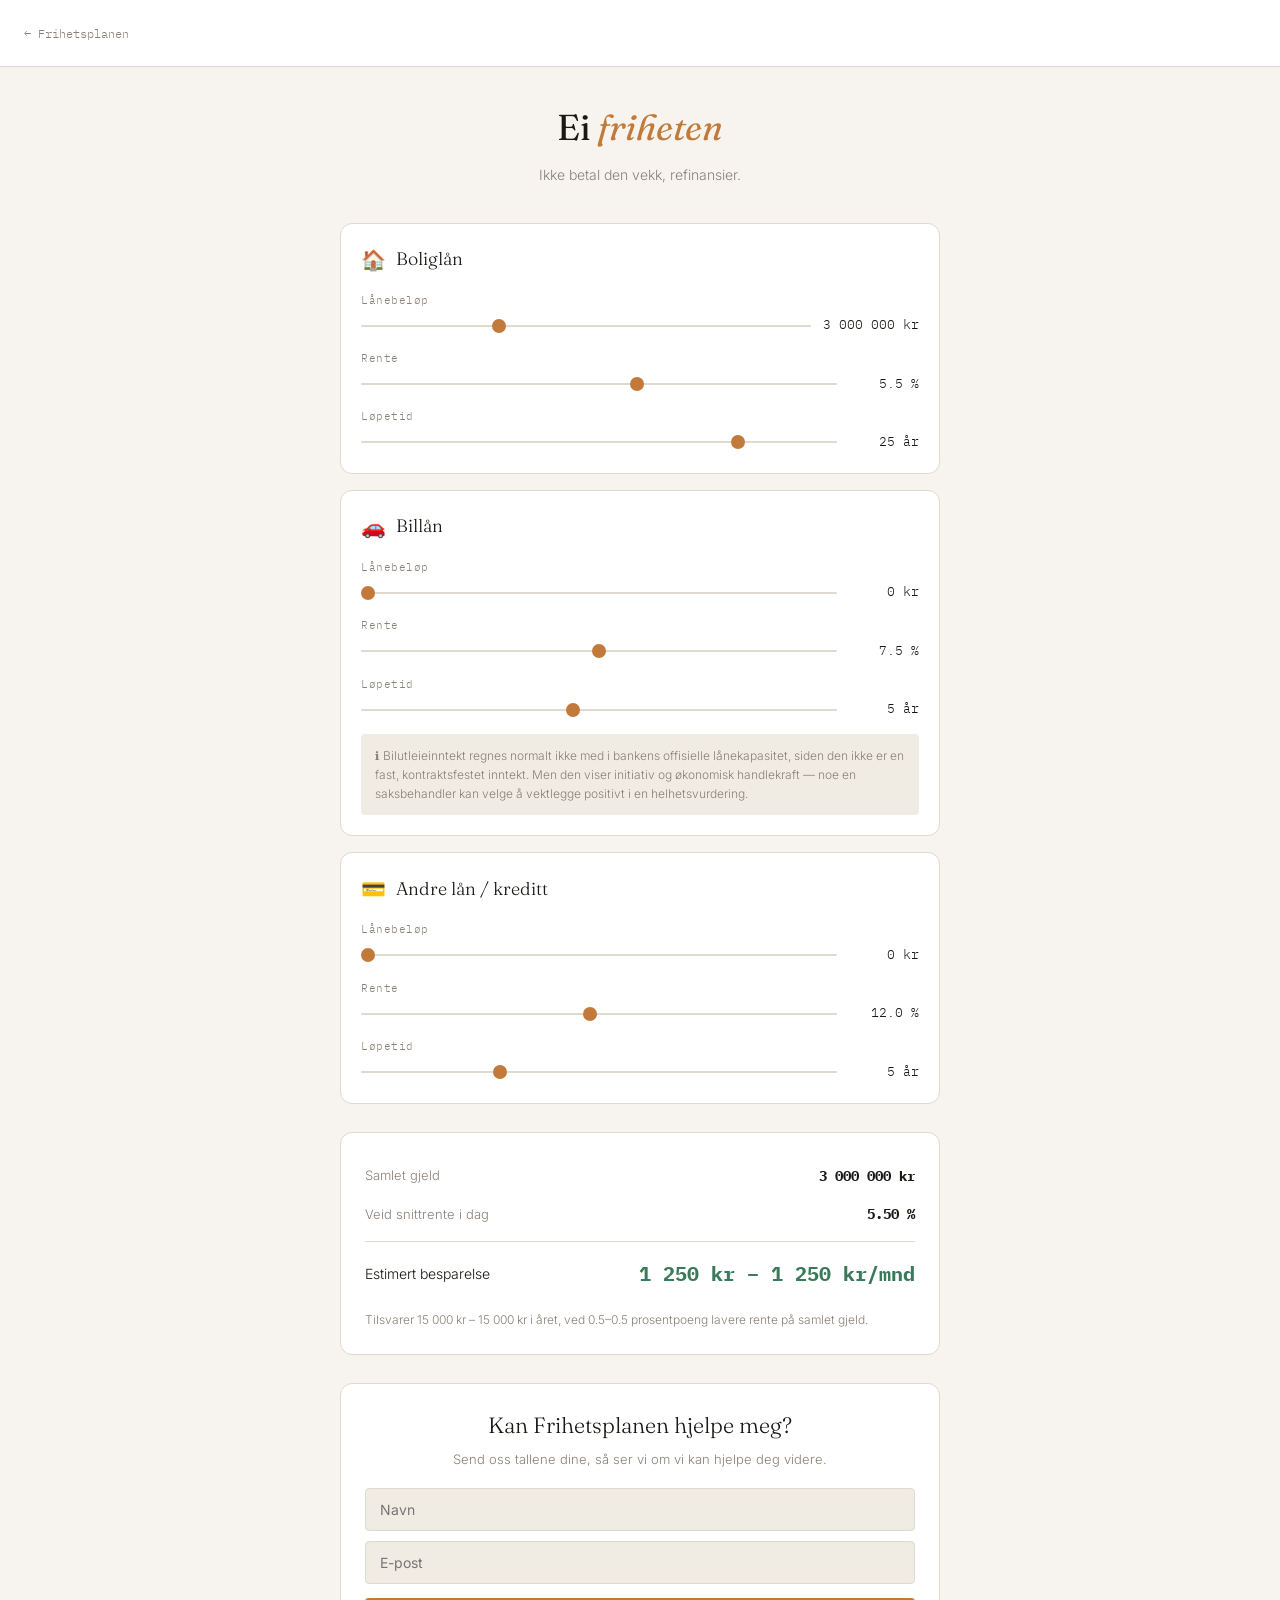
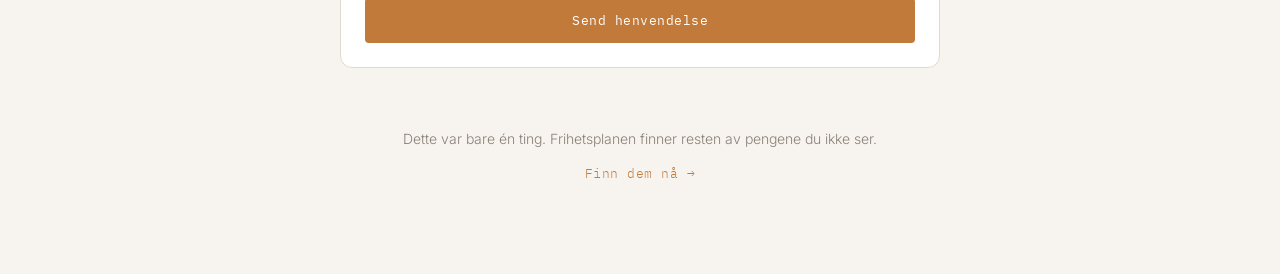
==== refinansiering.html @ 18971fec "refin" ====
<!-- © 2026 Frihetsplanen (frihetsplan.no). Alle rettigheter forbeholdt. -->
<!DOCTYPE html>
<html lang="no">
<head>
<meta charset="UTF-8">
<meta name="viewport" content="width=device-width, initial-scale=1.0">
<title>Refinansiering — Frihetsplanen</title>
<meta name="description" content="Se hva du kan spare ved å samle lånene dine til én avtale med bedre rente.">
<link rel="stylesheet" href="css/design.css">
<link rel="stylesheet" href="css/refinans.css">
<!-- Google tag (gtag.js) -->
<script async src="https://www.googletagmanager.com/gtag/js?id=G-15Z8XL03P4"></script>
<script>
  window.dataLayer = window.dataLayer || [];
  function gtag(){dataLayer.push(arguments);}
  gtag('js', new Date());
  gtag('config', 'G-15Z8XL03P4');
</script>
</head>
<body>

<header class="rf-header">
  <a class="rf-tilbake-lenke" href="index.html">← Frihetsplanen</a>
</header>

<main class="rf-main">

  <div class="rf-intro">
    <div class="rf-overskrift">Ei <em>friheten</em></div>
    <p class="rf-sub">Ikke betal den vekk, refinansier.</p>
  </div>

  <section id="rf-skyvere" class="rf-skyvere"><!-- fylles av JS --></section>

  <section id="rf-resultat" class="rf-resultat"><!-- fylles av JS --></section>

  <section id="rf-tilbydere"><!-- fylles av JS, tom inntil RF.TILBYDERE har innhold --></section>

  <section class="rf-lead-seksjon">
    <div class="rf-seksjon-overskrift">Kan Frihetsplanen hjelpe meg?</div>
    <p class="rf-lead-sub">Send oss tallene dine, så ser vi om vi kan hjelpe deg videre.</p>
    <input type="text" id="rf-lead-navn" class="rf-lead-felt" placeholder="Navn">
    <input type="email" id="rf-lead-epost" class="rf-lead-felt" placeholder="E-post">
    <button class="rf-knapp-primær" onclick="Refinans.sendHenvendelse()">Send henvendelse</button>
  </section>

  <section class="rf-cta-seksjon">
    <p class="rf-cta-tekst">Dette var bare én ting. Frihetsplanen finner resten av pengene du ikke ser.</p>
    <a class="rf-cta-lenke" href="index.html">Finn dem nå →</a>
  </section>

</main>

<script src="js/data.js"></script>
<script src="js/beregn.js"></script>
<script src="js/refinans-data.js"></script>
<script src="js/refinans.js"></script>

</body>
</html>
---- css/design.css ----
/* ============================================================
   Frihetsplanen — design.css
   Visuell identitet: rom, lys og retning.
   Ikke en sparekalkulator — et veikart for et bedre liv.
   ============================================================ */

@import url('https://fonts.googleapis.com/css2?family=Fraunces:ital,wght@0,300;0,400;0,700;1,300&family=IBM+Plex+Mono:wght@400;500&family=Inter:wght@300;400;500&display=swap');

/* ── Tokens ── */
:root {
  --bg:        #f7f4ef;      /* varm pergament — ikke hvit, ikke krem */
  --surface:   #ffffff;
  --surface2:  #f0ece4;
  --border:    #e0d9ce;
  --text:      #1a1714;
  --muted:     #8a8078;
  --accent:    #c17a3a;      /* varm kobber — frihet har en varm farge */
  --grønn:     #3a7a5a;      /* skoggrønn — ikke neongrønn */
  --rød:       #8a3a3a;
  --blå:       #3a5a8a;
  --lys-accent:#f0e4d4;

  --font-display: 'Fraunces', Georgia, serif;
  --font-body:    'Inter', system-ui, sans-serif;
  --font-mono:    'IBM Plex Mono', monospace;

  --radius:    4px;
  --radius-lg: 12px;
  --shadow:    0 2px 16px rgba(26,23,20,0.08);
}

/* ── Reset ── */
*, *::before, *::after { box-sizing: border-box; margin: 0; padding: 0; }
html { scroll-behavior: smooth; }
body {
  background: var(--bg);
  color: var(--text);
  font-family: var(--font-body);
  font-weight: 300;
  line-height: 1.6;
  -webkit-font-smoothing: antialiased;
}

/* ── Header ── */
.fp-header {
  padding: 28px 40px 24px;
  display: flex;
  align-items: flex-start;
  justify-content: space-between;
  border-bottom: 1px solid var(--border);
  background: var(--surface);
  position: sticky;
  top: 0;
  z-index: 100;
}
.fp-nullstill-knapp {
  background: none;
  border: 1px solid var(--border);
  color: var(--muted);
  font-family: var(--font-mono);
  font-size: 11px;
  letter-spacing: 0.5px;
  padding: 6px 14px;
  border-radius: 20px;
  cursor: pointer;
  transition: color 0.15s, border-color 0.15s;
  white-space: nowrap;
}
.fp-nullstill-knapp:hover {
  color: #c06060;
  border-color: #c06060;
}
.fp-logo {
  font-family: var(--font-display);
  font-size: 22px;
  font-weight: 400;
  color: var(--accent);
  letter-spacing: -0.5px;
}
.fp-logo span { color: var(--muted); font-style: italic; font-weight: 300; }
.fp-logo-gruppe {
  display: flex;
  flex-direction: column;
  align-items: flex-start;
  gap: 6px;
}
.fp-logo {
  cursor: pointer;
}
.fp-logo:hover span { color: var(--accent); }

/* ── Steg-navigasjon ── */
.fp-nav {
  display: flex;
  align-items: center;
  gap: 0;
}
.fp-nav-steg {
  display: flex;
  align-items: center;
  gap: 8px;
  padding: 8px 16px;
  font-family: var(--font-mono);
  font-size: 10px;
  letter-spacing: 1px;
  text-transform: uppercase;
  color: var(--muted);
  cursor: pointer;
  border-bottom: 2px solid transparent;
  transition: all 0.2s;
  user-select: none;
}
.fp-nav-steg.aktiv {
  color: var(--accent);
  border-bottom-color: var(--accent);
}
.fp-nav-steg.fullfort {
  color: var(--grønn);
}
.fp-nav-nr {
  width: 20px; height: 20px;
  border-radius: 50%;
  background: var(--surface2);
  display: flex; align-items: center; justify-content: center;
  font-size: 10px;
  font-weight: 500;
  transition: all 0.2s;
}
.fp-nav-steg.aktiv .fp-nav-nr { background: var(--accent); color: white; }
.fp-nav-steg.fullfort .fp-nav-nr { background: var(--grønn); color: white; }

/* ── Steg-innhold ── */
.fp-steg { display: none; }
.fp-steg.aktiv { display: block; }

/* ── Hero (steg 1) ── */
.fp-hero {
  max-width: 760px;
  margin: 0 auto;
  padding: 72px 40px 48px;
  text-align: center;
}
.fp-hero-eyebrow {
  font-family: var(--font-mono);
  font-size: 10px;
  letter-spacing: 3px;
  text-transform: uppercase;
  color: var(--muted);
  margin-bottom: 20px;
}
.fp-hero-tittel {
  font-family: var(--font-display);
  font-size: clamp(36px, 6vw, 64px);
  font-weight: 300;
  line-height: 1.1;
  color: var(--text);
  margin-bottom: 20px;
  letter-spacing: -1px;
}
.fp-hero-tittel em {
  font-style: italic;
  color: var(--accent);
}
.fp-hero-sub {
  font-size: 17px;
  color: var(--muted);
  max-width: 520px;
  margin: 0 auto 48px;
  line-height: 1.7;
}

/* ── Mål-grid ── */
.fp-mål-seksjon { max-width: 900px; margin: 0 auto; padding: 0 40px 48px; }
.fp-mål-overskrift {
  font-family: var(--font-mono);
  font-size: 10px;
  letter-spacing: 2px;
  text-transform: uppercase;
  color: var(--muted);
  margin-bottom: 20px;
  text-align: center;
}
#fp-mål-grid {
  display: grid;
  grid-template-columns: repeat(auto-fill, minmax(220px, 1fr));
  gap: 12px;
  margin-bottom: 32px;
}
.fp-mål-kort {
  background: var(--surface);
  border: 1.5px solid var(--border);
  border-radius: var(--radius-lg);
  padding: 22px 20px;
  cursor: pointer;
  position: relative;
  transition: all 0.18s;
  user-select: none;
}
.fp-mål-kort:hover {
  border-color: var(--accent);
  transform: translateY(-2px);
  box-shadow: var(--shadow);
}
.fp-mål-kort.valgt {
  border-color: var(--accent);
  background: var(--lys-accent);
}
.fp-mål-ikon { font-size: 28px; margin-bottom: 10px; }
.fp-mål-tittel {
  font-family: var(--font-display);
  font-size: 16px;
  font-weight: 400;
  color: var(--text);
  margin-bottom: 4px;
}
.fp-mål-sub { font-size: 12px; color: var(--muted); line-height: 1.4; }
.fp-mål-check {
  position: absolute;
  top: 12px; right: 14px;
  width: 22px; height: 22px;
  border-radius: 50%;
  border: 1.5px solid var(--border);
  display: flex; align-items: center; justify-content: center;
  font-size: 12px;
  color: white;
  background: transparent;
  transition: all 0.15s;
}
.fp-mål-kort.valgt .fp-mål-check {
  background: var(--accent);
  border-color: var(--accent);
}
.fp-mål-kort-navigasjon {
  display: block;
  text-decoration: none;
}
.fp-mål-kort-navigasjon .fp-mål-check {
  background: var(--accent);
  border-color: var(--accent);
  color: white;
}

/* Ekstra mål-felter */
#fp-mål-ekstra { margin-bottom: 32px; }
.fp-mål-ekstra-rad {
  display: flex;
  align-items: center;
  gap: 14px;
  background: var(--surface);
  border: 1px solid var(--border);
  border-radius: var(--radius);
  padding: 14px 18px;
  margin-bottom: 10px;
  flex-wrap: wrap;
}
.fp-mål-ekstra-ikon { font-size: 18px; }
.fp-mål-ekstra-label { font-size: 13px; color: var(--text); flex: 1; min-width: 180px; }
.fp-slider-rad { display: flex; align-items: center; gap: 10px; flex: 1; }
.fp-slider-val {
  font-family: var(--font-mono);
  font-size: 12px;
  color: var(--accent);
  min-width: 80px;
  text-align: right;
}
.fp-tekst-input {
  flex: 1;
  background: var(--bg);
  border: 1px solid var(--border);
  border-radius: var(--radius);
  padding: 7px 12px;
  font-family: var(--font-body);
  font-size: 13px;
  color: var(--text);
  outline: none;
}
.fp-tekst-input:focus { border-color: var(--accent); }

/* ── Steg 2: Livssituasjon ── */
.fp-steg2-wrap {
  max-width: 720px;
  margin: 0 auto;
  padding: 48px 40px;
}
.fp-steg-tittel {
  font-family: var(--font-display);
  font-size: clamp(26px, 4vw, 40px);
  font-weight: 300;
  color: var(--text);
  margin-bottom: 8px;
  letter-spacing: -0.5px;
}
.fp-steg-tittel em { font-style: italic; color: var(--accent); }
.fp-steg-intro { font-size: 15px; color: var(--muted); margin-bottom: 40px; line-height: 1.6; }

.fp-seksjon {
  background: var(--surface);
  border: 1px solid var(--border);
  border-radius: var(--radius-lg);
  margin-bottom: 16px;
  overflow: hidden;
}
.fp-seksjon-header {
  display: flex;
  align-items: center;
  gap: 10px;
  padding: 14px 22px;
  background: var(--surface2);
  border-bottom: 1px solid var(--border);
  font-family: var(--font-mono);
  font-size: 10px;
  letter-spacing: 2px;
  text-transform: uppercase;
  color: var(--muted);
}
.fp-seksjon-ikon { font-size: 16px; }
.fp-seksjon-tittel { letter-spacing: 2px; }

.fp-felt { padding: 16px 22px; border-bottom: 1px solid #f0ece4; }
.fp-felt:last-child { border-bottom: none; }
.fp-felt-header { display: flex; align-items: center; justify-content: space-between; margin-bottom: 8px; }
.fp-felt-label { font-size: 13px; color: var(--text); }
.fp-felt-val { font-family: var(--font-mono); font-size: 12px; color: var(--accent); }
.fp-felt-info { font-size: 11px; color: var(--muted); margin-bottom: 8px; font-family: var(--font-mono); }

/* ── Import-kort: kobler felt til andre KalkulatorHub-kalkulatorer ── */
.fp-import-kort {
  display: flex;
  align-items: center;
  justify-content: space-between;
  gap: 10px;
  flex-wrap: wrap;
  margin-bottom: 10px;
  padding: 9px 12px;
  border-radius: var(--radius);
}
.fp-import-funnet {
  background: #eef6f0;
  border: 1px solid #cfe6d6;
}
.fp-import-mangler {
  background: var(--surface2);
  border: 1px dashed var(--border);
}
.fp-import-merke {
  font-family: var(--font-mono);
  font-size: 11px;
  color: var(--grønn);
  white-space: nowrap;
}
.fp-import-verdi {
  font-family: var(--font-mono);
  font-size: 12px;
  color: var(--text);
  flex: 1;
}
.fp-import-bruk {
  font-family: var(--font-mono);
  font-size: 10px;
  letter-spacing: 0.5px;
  padding: 5px 12px;
  border-radius: 14px;
  background: var(--grønn);
  color: white;
  border: none;
  cursor: pointer;
  white-space: nowrap;
}
.fp-import-bruk:hover { opacity: 0.85; }
.fp-import-lenke {
  font-family: var(--font-mono);
  font-size: 11px;
  color: var(--accent);
  text-decoration: none;
}

.fp-kategori-kalkulator-lenke {
  display: inline-block;
  font-family: var(--font-mono);
  font-size: 12px;
  color: var(--accent);
  text-decoration: none;
  background: var(--lys-accent);
  border-radius: var(--radius);
  padding: 8px 14px;
  margin-bottom: 16px;
}
.fp-kategori-kalkulator-lenke:hover { text-decoration: underline; }
.fp-import-lenke:hover { text-decoration: underline; }

/* ── Felt-konflikt: f.eks. leasing + bilutleie samtidig ── */
.fp-felt-konflikt { padding-bottom: 16px; }
.fp-konflikt-varsel {
  background: #fbeeee;
  border: 1px solid #e3bcbc;
  border-left: 3px solid var(--rød);
  border-radius: var(--radius);
  padding: 10px 14px;
  font-size: 12px;
  color: #7a3434;
  line-height: 1.6;
}

/* ── Sliders ── */
.fp-slider, input[type="range"] {
  width: 100%;
  -webkit-appearance: none;
  height: 2px;
  background: var(--border);
  border-radius: 2px;
  outline: none;
}
.fp-slider::-webkit-slider-thumb, input[type="range"]::-webkit-slider-thumb {
  -webkit-appearance: none;
  width: 14px; height: 14px;
  background: var(--accent);
  border-radius: 50%;
  cursor: pointer;
  transition: transform 0.15s;
}
.fp-slider::-webkit-slider-thumb:hover, input[type="range"]::-webkit-slider-thumb:hover {
  transform: scale(1.3);
}

/* ── Steg 3: Skjulte kostnader ── */
.fp-steg3-wrap {
  max-width: 760px;
  margin: 0 auto;
  padding: 48px 40px;
}
.fp-økonomi-oversikt {
  background: var(--surface);
  border: 1px solid var(--border);
  border-radius: var(--radius-lg);
  padding: 24px;
  margin-bottom: 32px;
}
.fp-øk-rad {
  display: flex;
  justify-content: space-between;
  align-items: center;
  padding: 10px 0;
  border-bottom: 1px solid var(--surface2);
  font-size: 14px;
}
.fp-øk-rad:last-child { border-bottom: none; }
.fp-øk-rad.total { border-top: 1.5px solid var(--border); border-bottom: none; font-weight: 500; }
.fp-øk-label { color: var(--muted); }
.fp-øk-val { font-family: var(--font-mono); font-size: 13px; }
.fp-øk-val.pos { color: var(--grønn); }
.fp-øk-val.neg { color: var(--rød); }


.fp-øk-underskudd {
  display: flex;
  align-items: flex-start;
  gap: 10px;
  margin-top: 16px;
  padding: 12px 16px;
  background: #fdf0f0;
  border: 1px solid #e8c0c0;
  border-radius: var(--radius-md);
  font-size: 13px;
  color: #8b2020;
  line-height: 1.5;
}
.fp-øk-underskudd-ikon {
  font-size: 15px;
  flex-shrink: 0;
  margin-top: 1px;
}
.fp-innsikt-liste { display: flex; flex-direction: column; gap: 12px; }
.fp-innsikt-kort {
  background: var(--surface);
  border: 1px solid var(--border);
  border-radius: var(--radius-lg);
  padding: 20px 22px;
  display: grid;
  grid-template-columns: 36px 1fr auto;
  gap: 14px;
  align-items: start;
  transition: box-shadow 0.2s;
}
.fp-innsikt-kort:hover { box-shadow: var(--shadow); }
.fp-innsikt-ikon { font-size: 22px; margin-top: 2px; }
.fp-innsikt-innhold { min-width: 0; }
.fp-innsikt-tittel {
  font-family: var(--font-display);
  font-size: 15px;
  font-weight: 400;
  color: var(--text);
  margin-bottom: 5px;
}
.fp-innsikt-beskriv { font-size: 13px; color: var(--muted); margin-bottom: 6px; }
.fp-innsikt-innsikt {
  font-size: 13px;
  color: var(--grønn);
  font-family: var(--font-mono);
}
.fp-innsikt-handling {
  font-family: var(--font-mono);
  font-size: 10px;
  letter-spacing: 1px;
  color: var(--accent);
  white-space: nowrap;
  margin-top: 4px;
  cursor: pointer;
  text-decoration: none;
  display: inline-block;
}
.fp-innsikt-handling:hover { text-decoration: underline; }
.fp-innsikt-handling:visited { color: var(--accent); }

/* ── Steg 4: Frihetsplanen ── */
.fp-steg4-wrap {
  max-width: 760px;
  margin: 0 auto;
  padding: 48px 40px;
}
.fp-score {
  text-align: center;
  padding: 40px;
  background: var(--surface);
  border: 1px solid var(--border);
  border-radius: var(--radius-lg);
  margin-bottom: 40px;
}
.fp-score-label {
  font-family: var(--font-mono);
  font-size: 10px;
  letter-spacing: 3px;
  text-transform: uppercase;
  color: var(--muted);
  margin-bottom: 12px;
}
.fp-score-tall {
  font-family: var(--font-display);
  font-size: 64px;
  font-weight: 300;
  color: var(--accent);
  line-height: 1;
  margin-bottom: 8px;
}
.fp-score-sub { font-size: 14px; color: var(--muted); }

.fp-uten-tiltak-varsel {
  text-align: center;
  font-size: 13px;
  color: var(--muted);
  max-width: 480px;
  margin: -16px auto 32px;
  line-height: 1.6;
}
.fp-uten-tiltak-varsel strong { color: var(--text); }

.fp-tidslinje { position: relative; }
.fp-tidslinje::before {
  content: '';
  position: absolute;
  left: 52px;
  top: 0; bottom: 0;
  width: 1px;
  background: var(--border);
}

.fp-milepæl {
  display: grid;
  grid-template-columns: 105px 48px 1fr;
  gap: 16px;
  align-items: start;
  margin-bottom: 28px;
  position: relative;
}
.fp-milepæl.nærmest .fp-milepæl-tid { color: var(--accent); }
.fp-milepæl-tid {
  font-family: var(--font-mono);
  font-size: 11px;
  color: var(--muted);
  text-align: right;
  padding-top: 4px;
  line-height: 1.4;
}
.fp-milepæl-ikon {
  font-size: 26px;
  text-align: center;
  background: var(--surface);
  border: 1px solid var(--border);
  border-radius: 50%;
  width: 48px; height: 48px;
  display: flex; align-items: center; justify-content: center;
  position: relative;
  z-index: 1;
}
.fp-milepæl.nærmest .fp-milepæl-ikon {
  border-color: var(--accent);
  background: var(--lys-accent);
}
.fp-milepæl-innhold {
  background: var(--surface);
  border: 1px solid var(--border);
  border-radius: var(--radius-lg);
  padding: 18px 20px;
}
.fp-milepæl.nærmest .fp-milepæl-innhold {
  border-color: var(--accent);
  background: #fffaf5;
}
.fp-milepæl-tittel { font-size: 15px; color: var(--text); margin-bottom: 4px; }
.fp-milepæl-kostnad {
  font-family: var(--font-mono);
  font-size: 13px;
  color: var(--accent);
  margin-bottom: 10px;
}
.fp-grep-liste { display: flex; flex-direction: column; gap: 5px; }
.fp-grep { font-size: 12px; color: var(--grønn); font-family: var(--font-mono); }

/* ── Navigasjonsknapper ── */
.fp-knapp-rad {
  display: flex;
  justify-content: space-between;
  align-items: center;
  margin-top: 40px;
  gap: 12px;
}
.fp-knapp {
  padding: 14px 28px;
  border-radius: var(--radius);
  font-family: var(--font-mono);
  font-size: 12px;
  font-weight: 500;
  letter-spacing: 1px;
  cursor: pointer;
  border: none;
  transition: all 0.15s;
}
.fp-knapp-primær {
  background: var(--accent);
  color: white;
}
.fp-knapp-primær:hover:not(:disabled) { opacity: 0.88; transform: translateY(-1px); }
.fp-knapp-primær:disabled {
  background: var(--border);
  color: var(--muted);
  cursor: not-allowed;
}
.fp-knapp-sekundær {
  background: transparent;
  color: var(--muted);
  border: 1px solid var(--border);
}
.fp-knapp-sekundær:hover { border-color: var(--accent); color: var(--accent); }

/* ── Kategori-bryterknapper (generisk for bolig, transport, vaner) ── */
.fp-kategori-blokk { margin-bottom: 8px; }
.fp-kategori { margin-bottom: 16px; }
.fp-kategori-innhold { padding: 18px 22px; }
.fp-bryter-gruppe {
  display: flex;
  gap: 8px;
  margin-bottom: 16px;
  flex-wrap: wrap;
}
.fp-bryter-liten { margin-bottom: 12px; }
.fp-bryter {
  padding: 9px 18px;
  border-radius: 20px;
  border: 1.5px solid var(--border);
  background: var(--surface);
  color: var(--muted);
  font-family: var(--font-body);
  font-size: 13px;
  cursor: pointer;
  transition: all 0.15s;
}
.fp-bryter:hover { border-color: var(--accent); color: var(--accent); }
.fp-bryter.aktiv {
  background: var(--accent);
  color: white;
  border-color: var(--accent);
  font-weight: 500;
}
.fp-underspørsmål {
  padding-top: 14px;
  margin-top: 4px;
  border-top: 1px dashed var(--border);
}
.fp-underspørsmål-tekst {
  font-size: 13px;
  color: var(--text);
  margin-bottom: 10px;
}
.fp-mål-oppfølging {
  background: var(--lys-accent) !important;
}

/* ── Tom-tilstand i steg 3 ── */
.fp-tom {
  text-align: center;
  padding: 32px;
  color: var(--muted);
  font-family: var(--font-mono);
  font-size: 12px;
  background: var(--surface);
  border: 1px dashed var(--border);
  border-radius: var(--radius-lg);
}

/* ── Visste du at: fast overskrift over innsikt-kort ── */
.fp-visste-du-at {
  font-family: var(--font-display);
  font-size: 20px;
  font-style: italic;
  color: var(--text);
  margin: 32px 0 16px;
}

/* ── Tre-graf-sammenligning (steg 3) ── */
.fp-graf-wrap {
  background: var(--surface);
  border: 1px solid var(--border);
  border-radius: var(--radius-lg);
  padding: 28px 26px;
  margin-top: 32px;
}
.fp-graf-tittel {
  font-family: var(--font-display);
  font-size: 18px;
  color: var(--text);
  margin-bottom: 14px;
}
.fp-graf-intro { font-size: 13px; color: var(--muted); margin-bottom: 16px; }
.fp-graf-legende {
  display: flex;
  flex-wrap: wrap;
  gap: 18px;
  margin-bottom: 18px;
  font-size: 12px;
  color: var(--muted);
}
.fp-graf-legende-rad { display: flex; align-items: center; gap: 6px; }
.fp-graf-prikk { width: 10px; height: 10px; border-radius: 50%; display: inline-block; }
.fp-graf-prikk.kurve1 { background: var(--muted); }
.fp-graf-prikk.kurve2 { background: var(--accent); }
.fp-graf-prikk.kurve3 { background: var(--grønn); }

.fp-graf-spesifikasjon {
  background: var(--surface2);
  border-radius: var(--radius);
  padding: 16px 18px;
  margin-bottom: 22px;
}
.fp-graf-spesifikasjon-tittel {
  font-family: var(--font-mono);
  font-size: 11px;
  letter-spacing: 0.5px;
  color: var(--muted);
  margin-bottom: 10px;
}
.fp-graf-spes-rad {
  display: flex;
  justify-content: space-between;
  gap: 12px;
  font-size: 13px;
  color: var(--text);
  padding: 5px 0;
}
.fp-graf-spes-rad strong { font-family: var(--font-mono); font-size: 12px; color: var(--grønn); white-space: nowrap; }
.fp-graf-spes-tom span { color: var(--muted); font-style: italic; }
.fp-graf-sluttverdier {
  display: grid;
  grid-template-columns: 1fr 1fr 1fr;
  gap: 12px;
  margin-top: 20px;
}
.fp-graf-sluttverdi {
  text-align: center;
  padding: 14px 10px;
  background: var(--surface2);
  border-radius: var(--radius);
}
.fp-graf-sluttverdi span { display: block; font-size: 11px; color: var(--muted); margin-bottom: 6px; }
.fp-graf-sluttverdi strong { font-family: var(--font-display); font-size: 17px; color: var(--text); }
.fp-graf-sluttverdi.kurve1 strong { color: var(--muted); }
.fp-graf-sluttverdi.kurve2 strong { color: var(--accent); }
.fp-graf-sluttverdi.kurve3 strong { color: var(--grønn); }

/* ── Optimaliseringskort: "Hjelp meg å nå målet" ── */
.fp-optimalisering-kort {
  background: var(--surface);
  border: 1px solid var(--border);
  border-radius: var(--radius-lg);
  padding: 28px 26px;
  margin-top: 16px;
}
.fp-optimalisering-tittel {
  font-family: var(--font-display);
  font-size: 20px;
  color: var(--text);
  margin-bottom: 8px;
}
.fp-optimalisering-intro { font-size: 13px; color: var(--muted); margin-bottom: 18px; }
.fp-tiltak-liste { display: flex; flex-direction: column; gap: 10px; }
.fp-tiltak-rad {
  display: flex;
  justify-content: space-between;
  align-items: center;
  gap: 12px;
  padding: 12px 16px;
  background: var(--surface2);
  border-radius: var(--radius);
}
.fp-tiltak-tekst { font-size: 13px; color: var(--text); }
.fp-tiltak-beløp { font-family: var(--font-mono); font-size: 13px; color: var(--grønn); white-space: nowrap; }
.fp-optimalisering-sammenligning {
  display: flex;
  align-items: center;
  justify-content: center;
  gap: 20px;
  margin-top: 16px;
  padding: 18px 0 0;
  border-top: 1px solid var(--border);
  flex-wrap: wrap;
}
.fp-sammenligning-mål-tittel {
  width: 100%;
  text-align: center;
  font-size: 13px;
  font-weight: 500;
  color: var(--text);
  margin-bottom: 4px;
}
.fp-sammenligning-gevinst {
  width: 100%;
  text-align: center;
  font-family: var(--font-mono);
  font-size: 11px;
  color: var(--grønn);
  margin-top: 6px;
}
.fp-sammenligning-rad { text-align: center; }
.fp-sammenligning-rad span { display: block; font-size: 11px; color: var(--muted); margin-bottom: 4px; }
.fp-sammenligning-rad strong { font-family: var(--font-display); font-size: 18px; color: var(--text); }
.fp-sammenligning-rad.ny strong { color: var(--grønn); }
.fp-sammenligning-pil { font-size: 20px; color: var(--accent); }

.fp-optimalisering-note {
  text-align: center;
  font-size: 12px;
  color: var(--muted);
  margin-top: 14px;
  font-style: italic;
}

/* ── Pensjonsskjerm ── */
.fp-pensjon-skjerm { background: var(--bg); min-height: 60vh; }
.fp-pensjon-fordeling {
  text-align: center;
  font-size: 14px;
  color: var(--muted);
  max-width: 560px;
  margin: 0 auto 24px;
  line-height: 1.6;
}
.fp-pensjon-fordeling strong { color: var(--text); }
.fp-pensjon-kort-rad {
  display: grid;
  grid-template-columns: 1fr 1fr;
  gap: 18px;
  margin-bottom: 28px;
}
.fp-pensjon-kort {
  background: var(--surface);
  border: 1px solid var(--border);
  border-radius: var(--radius-lg);
  padding: 28px 22px;
  text-align: center;
}
.fp-pensjon-kort-tittel { font-family: var(--font-mono); font-size: 11px; letter-spacing: 1.5px; text-transform: uppercase; color: var(--muted); margin-bottom: 12px; }
.fp-pensjon-kort-verdi { font-family: var(--font-display); font-size: 30px; color: var(--accent); margin-bottom: 8px; }
.fp-pensjon-kort-sub { font-size: 12px; color: var(--muted); line-height: 1.5; }
.fp-pensjon-rest {
  background: #eef6f0;
  border: 1px solid #cfe6d6;
  border-radius: var(--radius-lg);
  padding: 32px 28px;
  text-align: center;
}
.fp-pensjon-rest-emoji { font-size: 40px; margin-bottom: 12px; }
.fp-pensjon-rest-tittel { font-family: var(--font-display); font-size: 22px; color: var(--grønn); margin-bottom: 10px; }
.fp-pensjon-rest-tekst { font-size: 15px; color: var(--text); margin-bottom: 18px; line-height: 1.6; }

/* ── Responsivt ── */
@media (max-width: 700px) {
  .fp-header { padding: 18px 20px; }
  .fp-hero { padding: 48px 20px 32px; }
  .fp-mål-seksjon, .fp-steg2-wrap, .fp-steg3-wrap, .fp-steg4-wrap { padding: 32px 20px; }
  #fp-mål-grid { grid-template-columns: 1fr 1fr; }
  .fp-nav-steg span:not(.fp-nav-nr) { display: none; }
  .fp-milepæl { grid-template-columns: 80px 40px 1fr; }
  .fp-tidslinje::before { left: 40px; }
  .fp-innsikt-kort { grid-template-columns: 1fr; }
  .fp-innsikt-handling { margin-top: 8px; }
  .fp-graf-sluttverdier { grid-template-columns: 1fr; }
  .fp-pensjon-kort-rad { grid-template-columns: 1fr; }
  .fp-optimalisering-sammenligning { flex-direction: column; gap: 10px; }
}
@media (max-width: 400px) {
  #fp-mål-grid { grid-template-columns: 1fr; }
}
@media (prefers-reduced-motion: reduce) { * { transition: none !important; } }

/* ── Del-seksjon ── */
.fp-del-seksjon {
  margin: 32px 0 16px;
  padding: 24px;
  background: var(--surface);
  border: 1px solid var(--border);
  border-radius: var(--radius-lg);
  text-align: center;
}
.fp-del-tittel {
  font-family: var(--font-mono);
  font-size: 10px;
  letter-spacing: 2px;
  text-transform: uppercase;
  color: var(--muted);
  margin-bottom: 14px;
}
.fp-del-forslag {
  font-family: var(--font-display);
  font-size: 17px;
  color: var(--text);
  line-height: 1.5;
  padding: 14px 18px;
  background: var(--surface2);
  border-radius: var(--radius-md);
  margin-bottom: 4px;
  font-style: italic;
}

/* ── Footer — om siden + lenke til quiz ── */
.fp-footer {
  border-top: 1px solid var(--border);
  background: var(--surface);
  padding: 40px 32px 56px;
  margin-top: 64px;
}
.fp-footer-wrap {
  max-width: 560px;
  margin: 0 auto;
  text-align: center;
}
.fp-footer-tekst {
  font-size: 13px;
  color: var(--muted);
  line-height: 1.7;
  margin-bottom: 14px;
}
.fp-footer-cta {
  display: inline-block;
  margin-top: 8px;
  font-family: var(--font-mono);
  font-size: 13px;
  color: var(--accent);
  text-decoration: none;
  border-bottom: 1px solid var(--accent);
  padding-bottom: 2px;
  transition: opacity 0.15s;
}
.fp-footer-cta:hover { opacity: 0.7; }

/* ── Footer — kontakt og copyright ── */
.fp-footer-bunn {
  display: flex;
  justify-content: center;
  align-items: center;
  gap: 18px;
  margin-top: 32px;
  padding-top: 20px;
  border-top: 1px solid var(--border);
  flex-wrap: wrap;
}
.fp-footer-kontakt {
  font-family: var(--font-mono);
  font-size: 12px;
  color: var(--muted);
  text-decoration: none;
}
.fp-footer-kontakt:hover { color: var(--accent); }
.fp-footer-copyright {
  font-family: var(--font-mono);
  font-size: 11px;
  color: var(--muted);
  opacity: 0.7;
}
---- css/refinans.css ----
/* © 2026 Frihetsplanen (frihetsplan.no). Alle rettigheter forbeholdt. */
/* ============================================================
   Frihetsplanen — refinans.css
   Stilark for refinansieringssiden.
   ============================================================ */

.rf-header {
  padding: 20px 24px;
  border-bottom: 1px solid var(--border);
  background: var(--surface);
}
.rf-tilbake-lenke {
  font-family: var(--font-mono);
  font-size: 12px;
  color: var(--muted);
  text-decoration: none;
}
.rf-tilbake-lenke:hover { color: var(--accent); }

.rf-main {
  max-width: 640px;
  margin: 0 auto;
  padding: 32px 20px 64px;
}

/* ── Intro ── */
.rf-intro { text-align: center; margin-bottom: 36px; }
.rf-overskrift {
  font-family: var(--font-display);
  font-size: 36px;
  font-weight: 400;
  color: var(--text);
}
.rf-overskrift em { color: var(--accent); font-style: italic; }
.rf-sub {
  color: var(--muted);
  font-size: 14px;
  margin-top: 8px;
}

/* ── Skyvere ── */
.rf-skyvere { margin-bottom: 28px; }

.rf-import-banner {
  background: var(--lys-accent);
  border: 1px solid var(--accent);
  border-radius: var(--radius);
  padding: 12px 16px;
  display: flex;
  align-items: center;
  justify-content: space-between;
  gap: 12px;
  margin-bottom: 16px;
  font-size: 13px;
  color: var(--text);
}
.rf-knapp-liten {
  font-family: var(--font-mono);
  font-size: 11px;
  letter-spacing: 0.5px;
  background: var(--accent);
  color: white;
  border: none;
  border-radius: var(--radius);
  padding: 8px 14px;
  cursor: pointer;
  white-space: nowrap;
}
.rf-knapp-liten:hover { opacity: 0.85; }

.rf-lån-kort {
  background: var(--surface);
  border: 1px solid var(--border);
  border-radius: var(--radius-lg);
  padding: 20px;
  margin-bottom: 16px;
}
.rf-lån-header {
  display: flex;
  align-items: center;
  gap: 10px;
  margin-bottom: 16px;
}
.rf-lån-ikon { font-size: 20px; }
.rf-lån-navn {
  font-family: var(--font-display);
  font-size: 18px;
  color: var(--text);
}

.rf-felt { margin-bottom: 14px; }
.rf-felt:last-of-type { margin-bottom: 0; }
.rf-felt label {
  display: block;
  font-family: var(--font-mono);
  font-size: 11px;
  letter-spacing: 0.5px;
  color: var(--muted);
  margin-bottom: 6px;
}
.rf-felt-rad {
  display: flex;
  align-items: center;
  gap: 12px;
}
.rf-felt-rad input[type="range"] { flex: 1; }
.rf-val {
  font-family: var(--font-mono);
  font-size: 13px;
  color: var(--text);
  white-space: nowrap;
  min-width: 70px;
  text-align: right;
}

.rf-infoboks {
  margin-top: 12px;
  background: var(--surface2);
  border-radius: var(--radius);
  padding: 12px 14px;
  font-size: 12px;
  line-height: 1.6;
  color: var(--muted);
}

/* ── Resultat ── */
.rf-resultat { margin-bottom: 28px; }
.rf-tom-melding {
  text-align: center;
  color: var(--muted);
  font-size: 13px;
  padding: 24px;
}
.rf-resultat-kort {
  background: var(--surface);
  border: 1px solid var(--border);
  border-radius: var(--radius-lg);
  padding: 24px;
}
.rf-resultat-rad {
  display: flex;
  justify-content: space-between;
  align-items: center;
  padding: 8px 0;
  font-size: 13px;
  color: var(--muted);
}
.rf-resultat-rad strong {
  font-family: var(--font-mono);
  color: var(--text);
  font-size: 14px;
}
.rf-resultat-hovedrad {
  border-top: 1px solid var(--border);
  margin-top: 8px;
  padding-top: 16px;
}
.rf-resultat-hovedrad span { font-size: 14px; color: var(--text); }
.rf-resultat-hovedrad strong { font-size: 20px; color: var(--grønn); }
.rf-resultat-sub {
  font-size: 12px;
  color: var(--muted);
  line-height: 1.6;
  margin-top: 12px;
}

/* ── Tilbydere (forberedt, tom inntil RF.TILBYDERE har innhold) ── */
.rf-tilbydere-seksjon { margin-bottom: 28px; }
.rf-tilbyder-kort {
  display: block;
  background: var(--surface);
  border: 1px solid var(--border);
  border-radius: var(--radius);
  padding: 14px 16px;
  margin-top: 10px;
  text-decoration: none;
  color: var(--text);
}

/* ── Lead-skjema ── */
.rf-lead-seksjon {
  background: var(--surface);
  border: 1px solid var(--border);
  border-radius: var(--radius-lg);
  padding: 24px;
  margin-bottom: 36px;
  text-align: center;
}
.rf-seksjon-overskrift {
  font-family: var(--font-display);
  font-size: 22px;
  color: var(--text);
  margin-bottom: 6px;
}
.rf-lead-sub {
  color: var(--muted);
  font-size: 13px;
  margin-bottom: 18px;
}
.rf-lead-felt {
  width: 100%;
  box-sizing: border-box;
  background: var(--surface2);
  border: 1px solid var(--border);
  border-radius: var(--radius);
  padding: 12px 14px;
  font-family: var(--font-body);
  font-size: 14px;
  color: var(--text);
  margin-bottom: 10px;
}
.rf-lead-felt:focus { outline: none; border-color: var(--accent); }
.rf-knapp-primær {
  width: 100%;
  background: var(--accent);
  color: white;
  border: none;
  border-radius: var(--radius);
  padding: 14px;
  font-family: var(--font-mono);
  font-size: 13px;
  letter-spacing: 0.5px;
  cursor: pointer;
  margin-top: 4px;
}
.rf-knapp-primær:hover { opacity: 0.85; }

/* ── Frihetsplanen-oppfordring ── */
.rf-cta-seksjon {
  text-align: center;
  padding: 24px 16px;
}
.rf-cta-tekst {
  color: var(--muted);
  font-size: 14px;
  line-height: 1.6;
  margin-bottom: 10px;
}
.rf-cta-lenke {
  font-family: var(--font-mono);
  font-size: 13px;
  letter-spacing: 0.5px;
  color: var(--accent);
  text-decoration: none;
}
.rf-cta-lenke:hover { text-decoration: underline; }
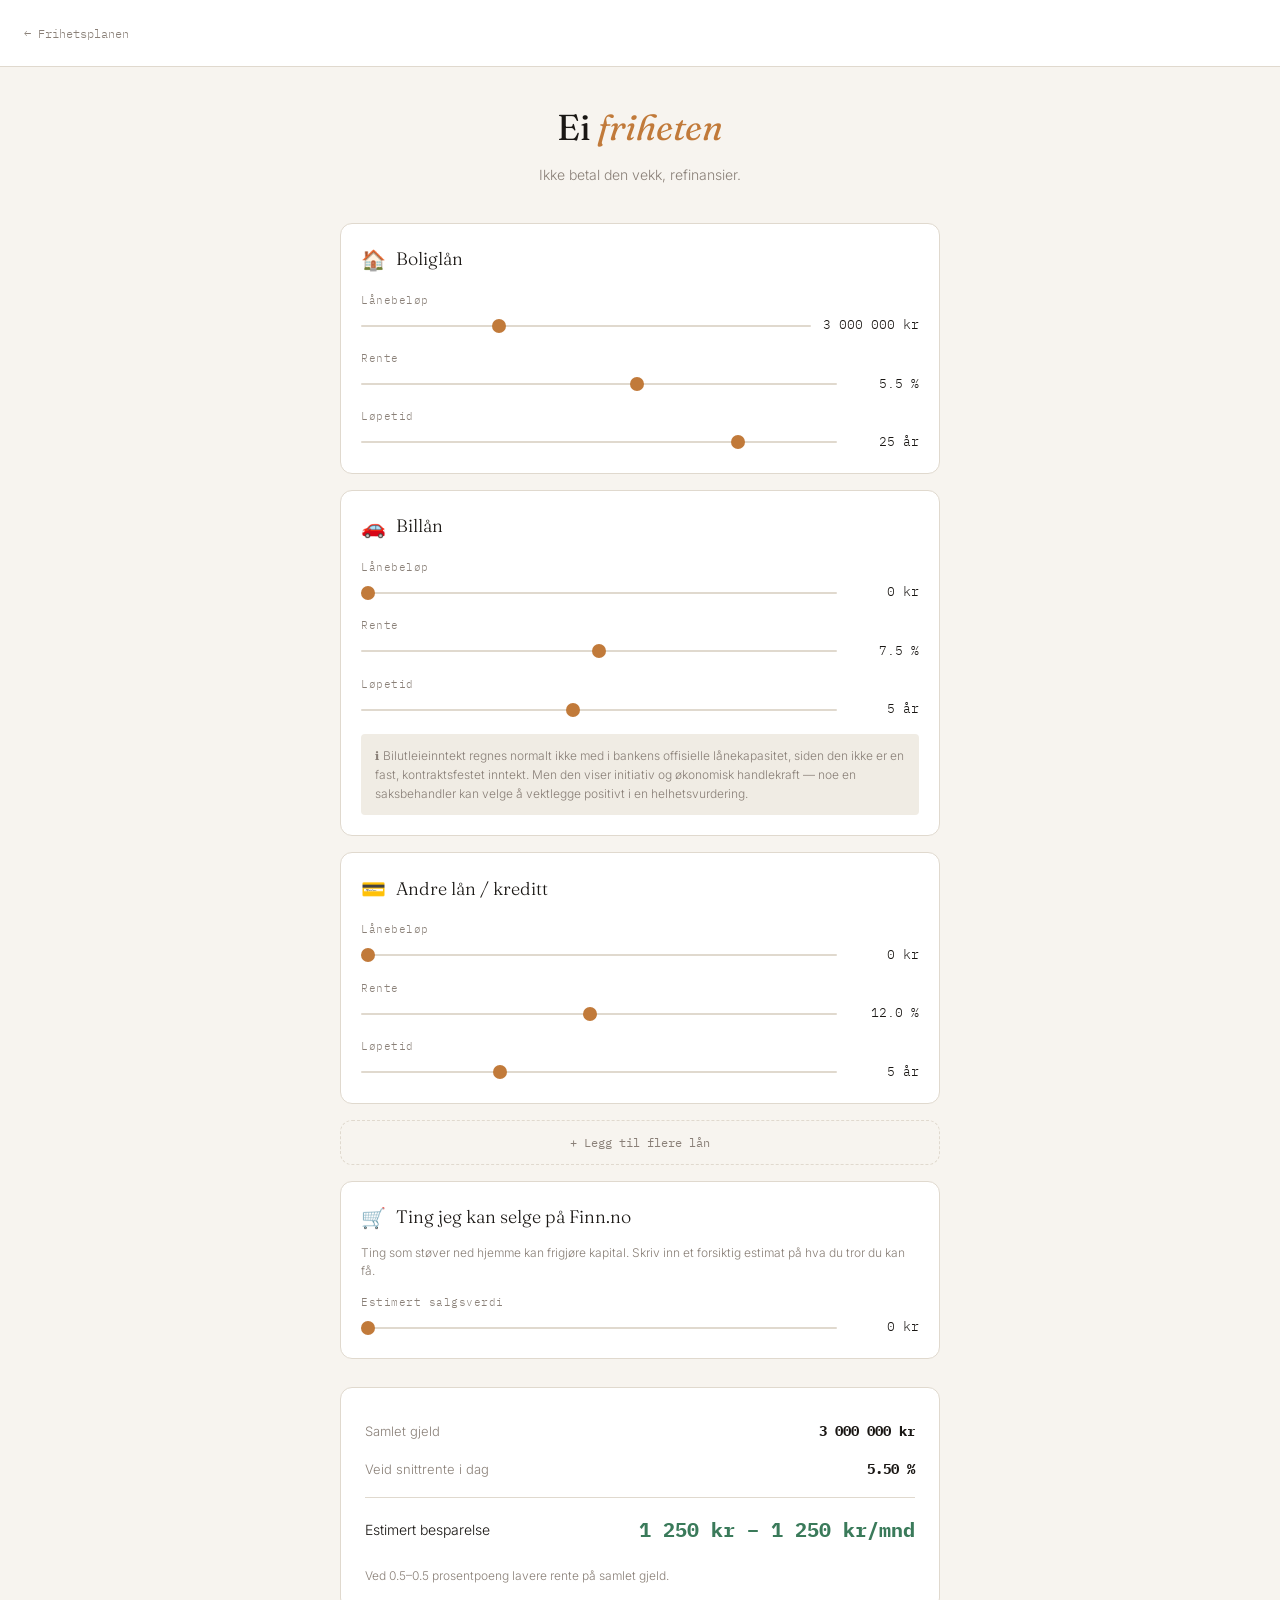
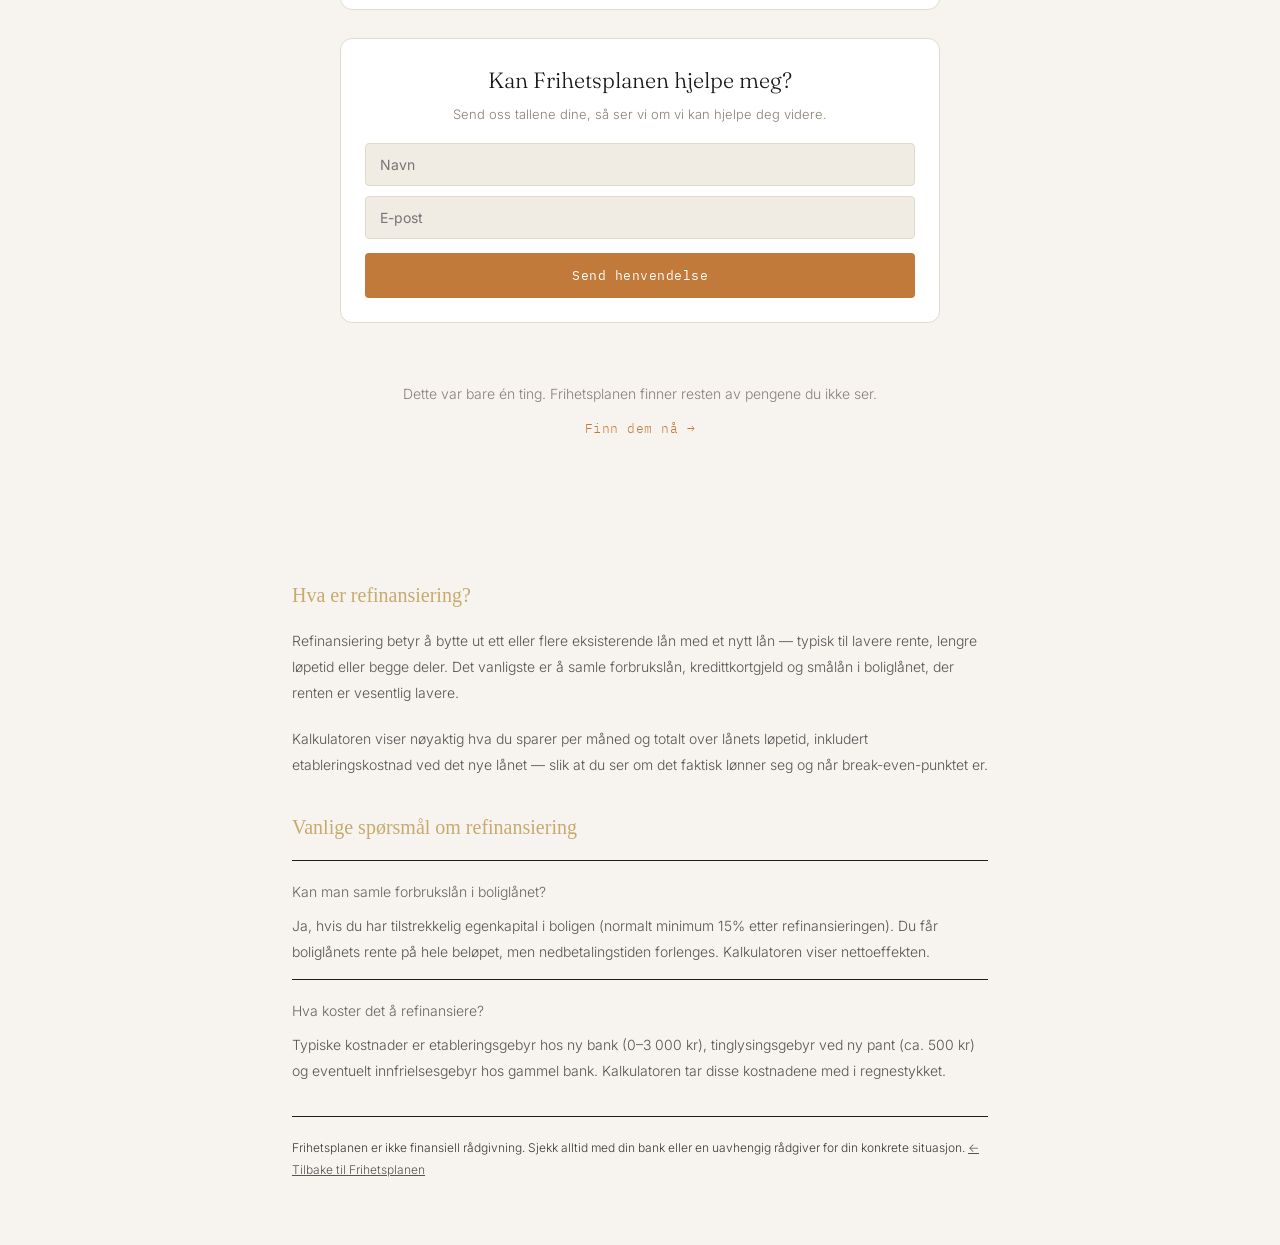
==== commit cc46c06d: "SEO" ====
--- a/refinansiering.html
+++ b/refinansiering.html
@@ -4,8 +4,52 @@
 <head>
 <meta charset="UTF-8">
 <meta name="viewport" content="width=device-width, initial-scale=1.0">
-<title>Refinansiering — Frihetsplanen</title>
-<meta name="description" content="Se hva du kan spare ved å samle lånene dine til én avtale med bedre rente.">
+<title>Refinansiering kalkulator — spar renter ved å samle lånene | Frihetsplanen</title>
+<meta name="description" content="Se nøyaktig hva du sparer per måned og totalt ved å refinansiere og samle lånene dine til én avtale med lavere rente. Inkluderer etableringskostnad og nedbetalingstid. Gratis norsk kalkulator.">
+<meta name="robots" content="index, follow">
+<link rel="canonical" href="https://frihetsplan.no/refinansiering.html">
+<meta property="og:title" content="Refinansiering kalkulator — hvor mye kan du spare?">
+<meta property="og:description" content="Legg inn alle lånene dine og se hva du sparer ved å refinansiere til lavere rente. Gratis og uavhengig.">
+<meta property="og:type" content="website">
+<meta property="og:url" content="https://frihetsplan.no/refinansiering.html">
+<meta property="og:locale" content="nb_NO">
+<script type="application/ld+json">
+{
+  "@context": "https://schema.org",
+  "@type": "WebApplication",
+  "name": "Refinansiering kalkulator",
+  "applicationCategory": "FinanceApplication",
+  "operatingSystem": "Web",
+  "description": "Kalkulator som viser nøyaktig hva du sparer per måned og totalt ved å samle lån til én avtale med lavere rente. Inkluderer etableringskostnad og effektiv nedbetalingstid.",
+  "inLanguage": "no",
+  "isAccessibleForFree": true,
+  "url": "https://frihetsplan.no/refinansiering.html",
+  "creator": { "@type": "Organization", "name": "Frihetsplanen", "url": "https://frihetsplan.no" }
+}
+</script>
+<script type="application/ld+json">
+{
+  "@context": "https://schema.org",
+  "@type": "FAQPage",
+  "mainEntity": [
+    {
+      "@type": "Question",
+      "name": "Hva er refinansiering av lån?",
+      "acceptedAnswer": { "@type": "Answer", "text": "Refinansiering betyr å bytte ut ett eller flere lån med et nytt lån — typisk til lavere rente, lengre løpetid eller begge deler. Målet er å redusere månedlige utgifter eller totale rentekostnader over lånets levetid." }
+    },
+    {
+      "@type": "Question",
+      "name": "Lønner det seg å refinansiere lånene mine?",
+      "acceptedAnswer": { "@type": "Answer", "text": "Det lønner seg hvis den nye renten er lav nok til at rentesparingen over tid overstiger etableringskostnaden. Kalkulatoren viser nøyaktig where break-even-punktet er for din situasjon." }
+    },
+    {
+      "@type": "Question",
+      "name": "Kan man samle forbrukslån og boliglån?",
+      "acceptedAnswer": { "@type": "Answer", "text": "Det er mulig å samle forbrukslån og andre lån i boliglånet hvis du har tilstrekkelig egenkapital i boligen (normalt kreves minimum 15% egenkapital etter refinansieringen). Dette gir typisk mye lavere rente, men forlenger nedbetalingstiden." }
+    }
+  ]
+}
+</script>
 <link rel="stylesheet" href="css/design.css">
 <link rel="stylesheet" href="css/refinans.css">
 <!-- Google tag (gtag.js) -->
@@ -58,3 +102,22 @@
 
 </body>
 </html>
+
+<!-- SEO-innholdsblokk -->
+<section style="max-width:760px;margin:0 auto;padding:48px 32px 64px;font-family:inherit;font-weight:300;color:#555;line-height:1.85;font-size:14px;" aria-label="Om refinansiering">
+  <h2 style="font-size:20px;font-weight:400;color:#c8a96e;margin-bottom:14px;font-family:'Playfair Display',serif;">Hva er refinansiering?</h2>
+  <p style="margin-bottom:20px;">Refinansiering betyr å bytte ut ett eller flere eksisterende lån med et nytt lån — typisk til lavere rente, lengre løpetid eller begge deler. Det vanligste er å samle forbrukslån, kredittkortgjeld og smålån i boliglånet, der renten er vesentlig lavere.</p>
+  <p style="margin-bottom:32px;">Kalkulatoren viser nøyaktig hva du sparer per måned og totalt over lånets løpetid, inkludert etableringskostnad ved det nye lånet — slik at du ser om det faktisk lønner seg og når break-even-punktet er.</p>
+
+  <h2 style="font-size:20px;font-weight:400;color:#c8a96e;margin-bottom:14px;font-family:'Playfair Display',serif;">Vanlige spørsmål om refinansiering</h2>
+  <div style="border-top:1px solid #1e1e1e;padding-top:18px;margin-bottom:14px;">
+    <p style="color:#666;margin-bottom:8px;">Kan man samle forbrukslån i boliglånet?</p>
+    <p>Ja, hvis du har tilstrekkelig egenkapital i boligen (normalt minimum 15% etter refinansieringen). Du får boliglånets rente på hele beløpet, men nedbetalingstiden forlenges. Kalkulatoren viser nettoeffekten.</p>
+  </div>
+  <div style="border-top:1px solid #1e1e1e;padding-top:18px;margin-bottom:32px;">
+    <p style="color:#666;margin-bottom:8px;">Hva koster det å refinansiere?</p>
+    <p>Typiske kostnader er etableringsgebyr hos ny bank (0–3 000 kr), tinglysingsgebyr ved ny pant (ca. 500 kr) og eventuelt innfrielsesgebyr hos gammel bank. Kalkulatoren tar disse kostnadene med i regnestykket.</p>
+  </div>
+
+  <p style="font-size:12px;color:#3a3a3a;border-top:1px solid #1e1e1e;padding-top:20px;">Frihetsplanen er ikke finansiell rådgivning. Sjekk alltid med din bank eller en uavhengig rådgiver for din konkrete situasjon. <a href="index.html" style="color:#555;">← Tilbake til Frihetsplanen</a></p>
+</section>
--- a/css/design.css
+++ b/css/design.css
@@ -837,6 +837,23 @@
   font-size: 11px;
   color: var(--grønn);
   margin-top: 6px;
+}
+.fp-sammenligning-kontant-signal {
+  background: #eef6f1;
+  border: 1px solid var(--grønn);
+  border-radius: var(--radius);
+  padding: 10px 14px;
+  font-size: 12px;
+  color: var(--grønn);
+  line-height: 1.6;
+  margin-bottom: 12px;
+}
+.fp-milepæl-kapital-note {
+  font-size: 11px;
+  color: var(--grønn);
+  font-family: var(--font-mono);
+  margin-top: 6px;
+  line-height: 1.5;
 }
 .fp-sammenligning-rad { text-align: center; }
 .fp-sammenligning-rad span { display: block; font-size: 11px; color: var(--muted); margin-bottom: 4px; }
--- a/css/refinans.css
+++ b/css/refinans.css
@@ -164,7 +164,55 @@
   margin-top: 12px;
 }
 
-/* ── Tilbydere (forberedt, tom inntil RF.TILBYDERE har innhold) ── */
+.rf-fjern-knapp {
+  margin-left: auto;
+  font-family: var(--font-mono);
+  font-size: 11px;
+  color: var(--muted);
+  background: none;
+  border: 1px solid var(--border);
+  border-radius: var(--radius);
+  padding: 4px 10px;
+  cursor: pointer;
+}
+.rf-fjern-knapp:hover { color: var(--rød); border-color: var(--rød); }
+
+.rf-legg-til-knapp {
+  width: 100%;
+  background: none;
+  border: 1.5px dashed var(--border);
+  border-radius: var(--radius-lg);
+  padding: 14px;
+  font-family: var(--font-mono);
+  font-size: 12px;
+  color: var(--muted);
+  cursor: pointer;
+  margin-bottom: 16px;
+  transition: all 0.15s;
+}
+.rf-legg-til-knapp:hover { border-color: var(--accent); color: var(--accent); }
+
+.rf-finn-seksjon {
+  background: var(--surface);
+  border: 1px solid var(--border);
+  border-radius: var(--radius-lg);
+  padding: 20px;
+  margin-bottom: 16px;
+}
+.rf-finn-header {
+  display: flex;
+  align-items: center;
+  gap: 10px;
+  margin-bottom: 10px;
+  font-size: 20px;
+}
+.rf-finn-intro {
+  font-size: 12px;
+  color: var(--muted);
+  margin-bottom: 14px;
+  line-height: 1.5;
+}
+.rf-grønn { color: var(--grønn) !important; }
 .rf-tilbydere-seksjon { margin-bottom: 28px; }
 .rf-tilbyder-kort {
   display: block;
